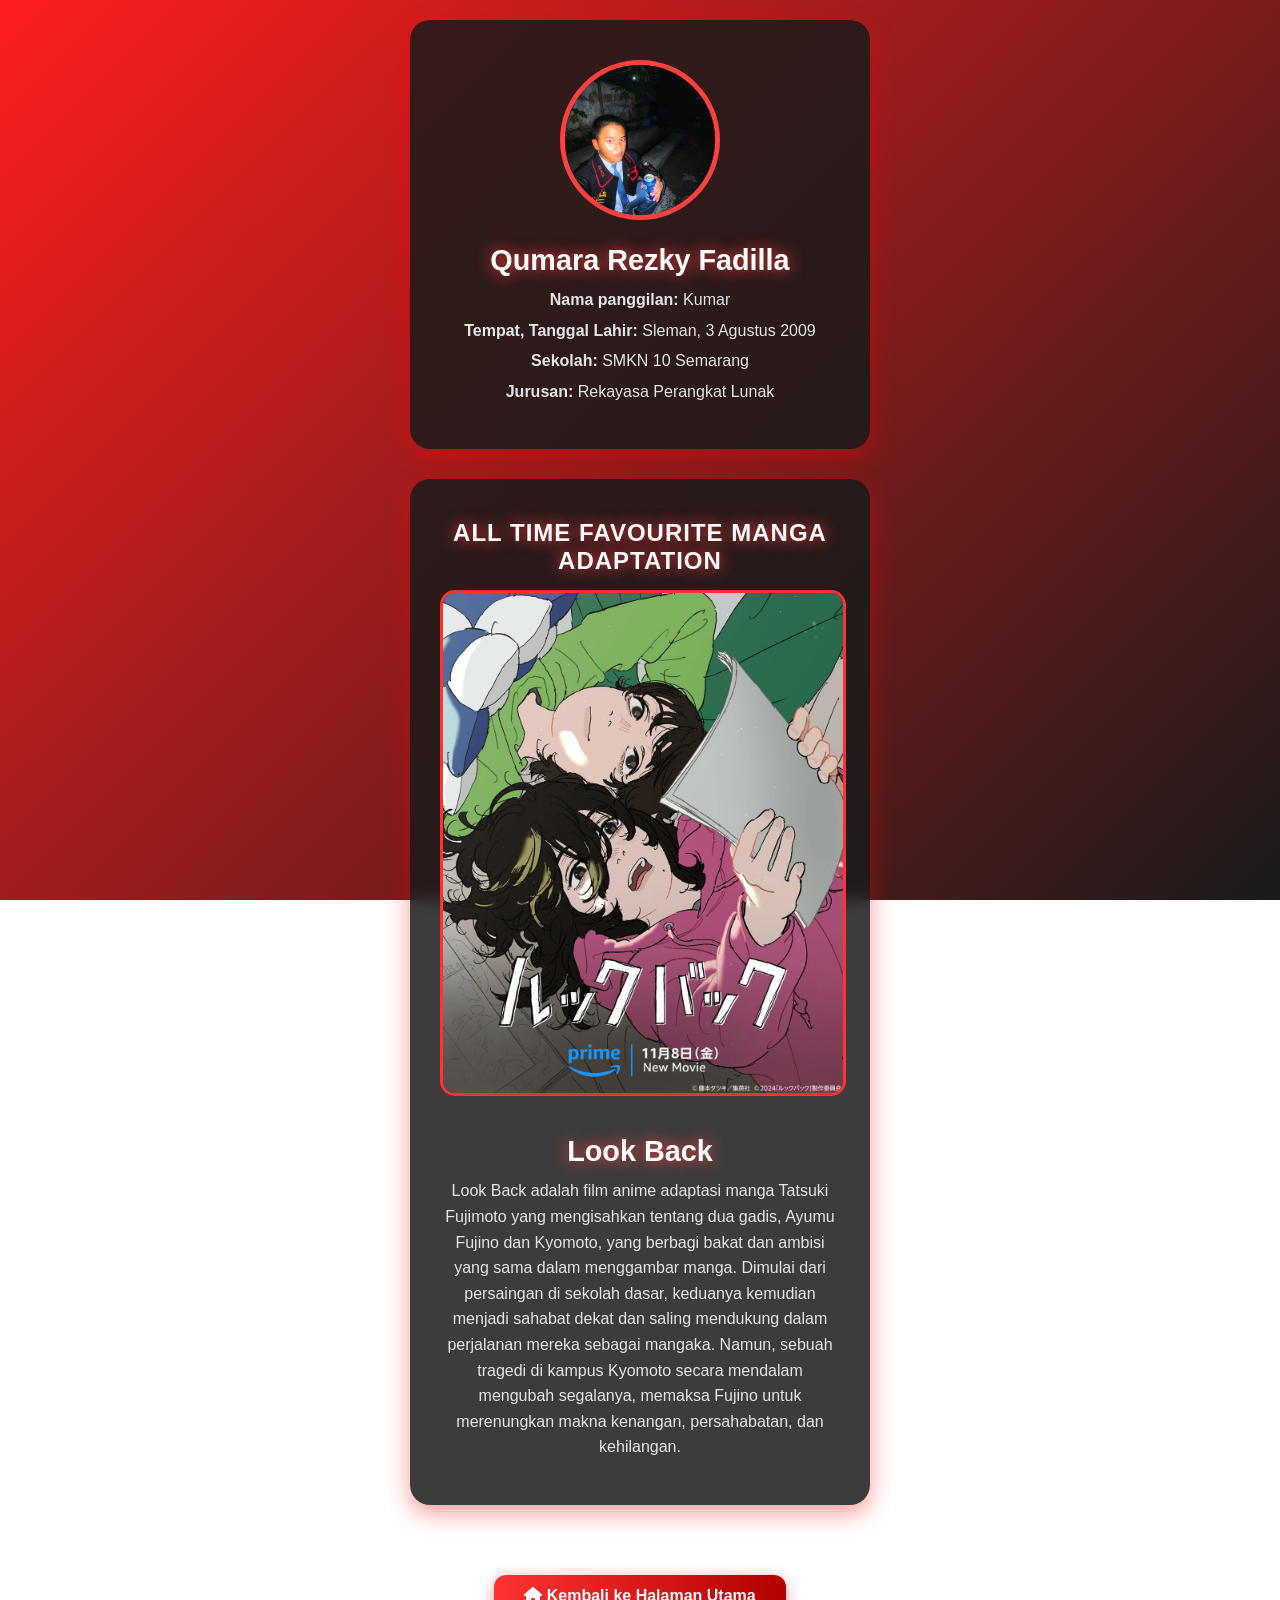
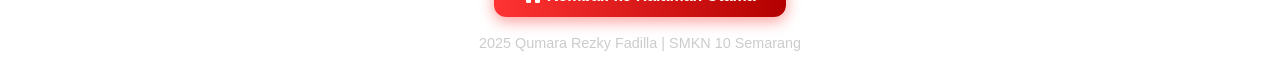
==== about.html @ 182f6832 "first commit" ====
<!DOCTYPE html>
<html lang="id">
<head>
  <meta charset="UTF-8">
  <meta name="viewport" content="width=device-width, initial-scale=1.0">
  <title>Biografi - Qumara Rezky Fadilla</title>
  <link rel="stylesheet" href="https://cdnjs.cloudflare.com/ajax/libs/font-awesome/6.6.0/css/all.min.css">

  <style>
    /* Tema Chainsaw Man */
    body {
      margin: 0;
      min-height: 100vh;
      display: flex;
      flex-direction: column;
      justify-content: center;
      align-items: center;
      font-family: 'Poppins', sans-serif;
      color: #fff;
      background: linear-gradient(135deg, #ff1e1e, #1a1a1a);
      background-attachment: fixed;
      background-size: cover;
      text-align: center;
      padding: 20px;
    }

    /* Kartu umum */
    .profile-card, .manga-card {
      background: rgba(26, 26, 26, 0.85);
      border-radius: 20px;
      padding: 40px 30px;
      width: 90%;
      max-width: 400px;
      box-shadow: 0 8px 25px rgba(255, 0, 0, 0.4);
      backdrop-filter: blur(8px);
      transition: all 0.4s ease;
      position: relative;
      overflow: hidden;
      margin-bottom: 30px;
    }

    .profile-card:hover, .manga-card:hover {
      transform: scale(1.03);
      box-shadow: 0 12px 35px rgba(255, 40, 40, 0.6);
    }

    /* Foto profil bulat tanpa efek pulse */
    .profile-img {
      width: 150px;
      aspect-ratio: 1 / 1;
      border-radius: 50%;
      object-fit: cover;
      object-position: center;
      border: 5px solid #ff4040;
      transition: all 0.3s ease;
    }

    .profile-card:hover .profile-img {
      transform: scale(1.08) rotate(2deg);
      border-color: #ff6060;
    }

    /* Header Manga tanpa kotak dan pulse */
    .manga-header {
      font-size: 1.5rem;
      font-weight: 700;
      color: #fff;
      text-transform: uppercase;
      letter-spacing: 1px;
      margin-bottom: 15px;
      text-shadow: 0 0 15px #ff4040;
    }

    /* Gambar pada manga card */
    .manga-img {
      width: 100%;
      border-radius: 15px;
      object-fit: cover;
      margin-bottom: 15px;
      border: 3px solid #ff3333;
      transition: all 0.3s ease;
    }

    .manga-card:hover .manga-img {
      transform: scale(1.05);
      border-color: #ff6666;
    }

    /* Teks umum */
    h1 {
      font-size: 1.8rem;
      margin-top: 20px;
      margin-bottom: 10px;
      color: #fff;
      text-shadow: 0 0 15px #ff4040;
    }

    p {
      font-size: 1rem;
      line-height: 1.6;
      color: #e5e5e5;
      margin: 5px 0;
    }

    /* Footer */
    footer {
      margin-top: 40px;
      text-align: center;
    }

    footer a {
      text-decoration: none;
      color: white;
      background: linear-gradient(90deg, #ff3333, #b30000);
      padding: 12px 30px;
      border-radius: 12px;
      font-weight: 600;
      box-shadow: 0 4px 15px rgba(255, 0, 0, 0.4);
      transition: all 0.3s ease;
      display: inline-block;
    }

    footer a:hover {
      background: linear-gradient(90deg, #ff6666, #ff1a1a);
      transform: translateY(-3px) scale(1.05);
      box-shadow: 0 6px 25px rgba(255, 40, 40, 0.6);
    }

    footer p {
      margin-top: 15px;
      font-size: 0.9rem;
      color: #ccc;
    }

    /* Responsif */
    @media (max-width: 500px) {
      .profile-card, .manga-card {
        padding: 30px 20px;
      }

      h1 {
        font-size: 1.6rem;
      }

      p {
        font-size: 0.95rem;
      }

      .profile-img {
        width: 120px;
      }

      .manga-header {
        font-size: 1.2rem;
      }

      footer a {
        padding: 10px 25px;
      }
    }
  </style>
</head>

<body>
  <!-- Profile Card -->
  <div class="profile-card">
    <img src="images/kumar card.jpg" alt="Foto Profil Qumara Rezky Fadilla" class="profile-img">
    <h1>Qumara Rezky Fadilla</h1>
    <p><strong>Nama panggilan:</strong> Kumar</p>
    <p><strong>Tempat, Tanggal Lahir:</strong> Sleman, 3 Agustus 2009</p>
    <p><strong>Sekolah:</strong> SMKN 10 Semarang</p>
    <p><strong>Jurusan:</strong> Rekayasa Perangkat Lunak</p>
  </div>

  <!-- Manga Card -->
  <div class="manga-card">
    <div class="manga-header">All Time Favourite Manga Adaptation</div>
    <img src="images/poster.png" alt="Look Back Poster" class="manga-img">
    <h1>Look Back</h1>
    <p>
      Look Back adalah film anime adaptasi manga Tatsuki Fujimoto yang mengisahkan tentang dua gadis, Ayumu Fujino dan Kyomoto, yang berbagi bakat dan ambisi yang sama dalam menggambar manga. 
      Dimulai dari persaingan di sekolah dasar, keduanya kemudian menjadi sahabat dekat dan saling mendukung dalam perjalanan mereka sebagai mangaka. 
      Namun, sebuah tragedi di kampus Kyomoto secara mendalam mengubah segalanya, memaksa Fujino untuk merenungkan makna kenangan, persahabatan, dan kehilangan.
    </p>
  </div>

  <!-- Footer -->
  <footer>
    <a href="index.html"><i class="fa-solid fa-house"></i> Kembali ke Halaman Utama</a>
    <p> 2025 Qumara Rezky Fadilla | SMKN 10 Semarang</p>
  </footer>
</body>
</html>
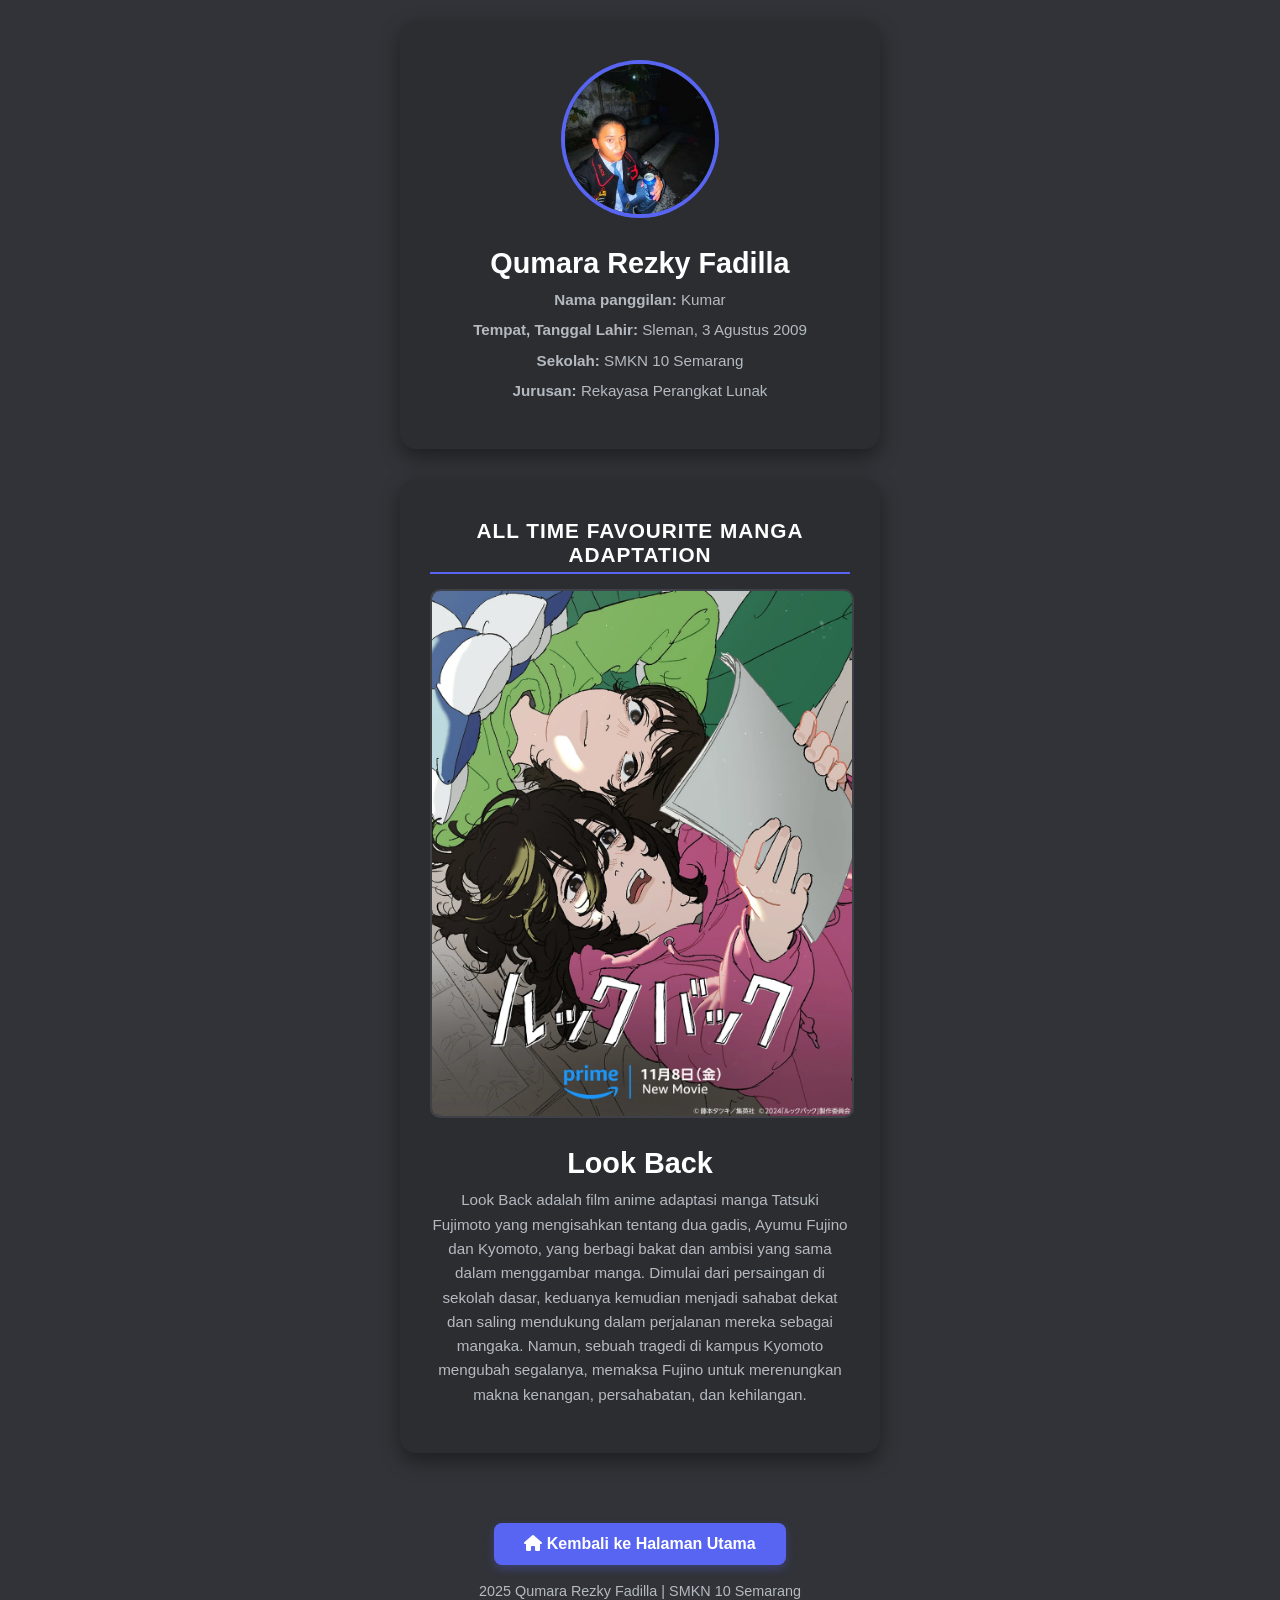
==== commit aecc45f9: "Update about.html" ====
--- a/about.html
+++ b/about.html
@@ -7,7 +7,7 @@
   <link rel="stylesheet" href="https://cdnjs.cloudflare.com/ajax/libs/font-awesome/6.6.0/css/all.min.css">
 
   <style>
-    /* Tema Chainsaw Man */
+    /* ==== TEMA DISCORD DARK MODE ==== */
     body {
       margin: 0;
       min-height: 100vh;
@@ -16,93 +16,89 @@
       justify-content: center;
       align-items: center;
       font-family: 'Poppins', sans-serif;
-      color: #fff;
-      background: linear-gradient(135deg, #ff1e1e, #1a1a1a);
-      background-attachment: fixed;
-      background-size: cover;
+      background-color: #313338;
+      color: #dcddde;
       text-align: center;
       padding: 20px;
     }
 
-    /* Kartu umum */
+    /* ==== CARD ==== */
     .profile-card, .manga-card {
-      background: rgba(26, 26, 26, 0.85);
-      border-radius: 20px;
+      background: #2b2d31;
+      border-radius: 16px;
       padding: 40px 30px;
       width: 90%;
-      max-width: 400px;
-      box-shadow: 0 8px 25px rgba(255, 0, 0, 0.4);
-      backdrop-filter: blur(8px);
-      transition: all 0.4s ease;
-      position: relative;
-      overflow: hidden;
+      max-width: 420px;
+      box-shadow: 0 8px 20px rgba(0, 0, 0, 0.4);
+      transition: transform 0.3s ease, box-shadow 0.3s ease;
       margin-bottom: 30px;
     }
 
     .profile-card:hover, .manga-card:hover {
-      transform: scale(1.03);
-      box-shadow: 0 12px 35px rgba(255, 40, 40, 0.6);
+      transform: translateY(-5px);
+      box-shadow: 0 0 25px rgba(88, 101, 242, 0.25);
     }
 
-    /* Foto profil bulat tanpa efek pulse */
+    /* ==== FOTO PROFIL ==== */
     .profile-img {
       width: 150px;
-      aspect-ratio: 1 / 1;
+      aspect-ratio: 1/1;
       border-radius: 50%;
       object-fit: cover;
       object-position: center;
-      border: 5px solid #ff4040;
-      transition: all 0.3s ease;
+      border: 4px solid #5865f2;
+      margin-bottom: 15px;
+      transition: transform 0.3s ease, border-color 0.3s ease;
     }
 
     .profile-card:hover .profile-img {
-      transform: scale(1.08) rotate(2deg);
-      border-color: #ff6060;
+      transform: scale(1.05);
+      border-color: #7983f5;
     }
 
-    /* Header Manga tanpa kotak dan pulse */
+    /* ==== TEKS ==== */
+    h1 {
+      font-size: 1.8rem;
+      margin-top: 10px;
+      margin-bottom: 8px;
+      color: #ffffff;
+    }
+
+    p {
+      font-size: 0.95rem;
+      color: #b5bac1;
+      line-height: 1.6;
+      margin: 6px 0;
+    }
+
     .manga-header {
-      font-size: 1.5rem;
-      font-weight: 700;
-      color: #fff;
+      font-size: 1.3rem;
+      font-weight: 600;
+      color: #ffffff;
       text-transform: uppercase;
       letter-spacing: 1px;
       margin-bottom: 15px;
-      text-shadow: 0 0 15px #ff4040;
+      border-bottom: 2px solid #5865f2;
+      display: inline-block;
+      padding-bottom: 5px;
     }
 
-    /* Gambar pada manga card */
+    /* ==== GAMBAR MANGA ==== */
     .manga-img {
       width: 100%;
-      border-radius: 15px;
+      border-radius: 10px;
       object-fit: cover;
       margin-bottom: 15px;
-      border: 3px solid #ff3333;
-      transition: all 0.3s ease;
+      border: 2px solid #3e4147;
+      transition: transform 0.3s ease, border-color 0.3s ease;
     }
 
     .manga-card:hover .manga-img {
-      transform: scale(1.05);
-      border-color: #ff6666;
+      transform: scale(1.03);
+      border-color: #5865f2;
     }
 
-    /* Teks umum */
-    h1 {
-      font-size: 1.8rem;
-      margin-top: 20px;
-      margin-bottom: 10px;
-      color: #fff;
-      text-shadow: 0 0 15px #ff4040;
-    }
-
-    p {
-      font-size: 1rem;
-      line-height: 1.6;
-      color: #e5e5e5;
-      margin: 5px 0;
-    }
-
-    /* Footer */
+    /* ==== FOOTER ==== */
     footer {
       margin-top: 40px;
       text-align: center;
@@ -110,29 +106,28 @@
 
     footer a {
       text-decoration: none;
-      color: white;
-      background: linear-gradient(90deg, #ff3333, #b30000);
+      color: #ffffff;
+      background: #5865f2;
       padding: 12px 30px;
-      border-radius: 12px;
+      border-radius: 8px;
       font-weight: 600;
-      box-shadow: 0 4px 15px rgba(255, 0, 0, 0.4);
-      transition: all 0.3s ease;
+      box-shadow: 0 4px 10px rgba(88, 101, 242, 0.3);
+      transition: background 0.3s ease, transform 0.3s ease;
       display: inline-block;
     }
 
     footer a:hover {
-      background: linear-gradient(90deg, #ff6666, #ff1a1a);
-      transform: translateY(-3px) scale(1.05);
-      box-shadow: 0 6px 25px rgba(255, 40, 40, 0.6);
+      background: #4752c4;
+      transform: translateY(-3px);
     }
 
     footer p {
       margin-top: 15px;
       font-size: 0.9rem;
-      color: #ccc;
+      color: #b5bac1;
     }
 
-    /* Responsif */
+    /* ==== RESPONSIF ==== */
     @media (max-width: 500px) {
       .profile-card, .manga-card {
         padding: 30px 20px;
@@ -142,16 +137,12 @@
         font-size: 1.6rem;
       }
 
-      p {
-        font-size: 0.95rem;
-      }
-
       .profile-img {
         width: 120px;
       }
 
       .manga-header {
-        font-size: 1.2rem;
+        font-size: 1.1rem;
       }
 
       footer a {
@@ -178,16 +169,17 @@
     <img src="images/poster.png" alt="Look Back Poster" class="manga-img">
     <h1>Look Back</h1>
     <p>
-      Look Back adalah film anime adaptasi manga Tatsuki Fujimoto yang mengisahkan tentang dua gadis, Ayumu Fujino dan Kyomoto, yang berbagi bakat dan ambisi yang sama dalam menggambar manga. 
-      Dimulai dari persaingan di sekolah dasar, keduanya kemudian menjadi sahabat dekat dan saling mendukung dalam perjalanan mereka sebagai mangaka. 
-      Namun, sebuah tragedi di kampus Kyomoto secara mendalam mengubah segalanya, memaksa Fujino untuk merenungkan makna kenangan, persahabatan, dan kehilangan.
+      Look Back adalah film anime adaptasi manga Tatsuki Fujimoto yang mengisahkan tentang dua gadis, Ayumu Fujino dan Kyomoto, 
+      yang berbagi bakat dan ambisi yang sama dalam menggambar manga. Dimulai dari persaingan di sekolah dasar, 
+      keduanya kemudian menjadi sahabat dekat dan saling mendukung dalam perjalanan mereka sebagai mangaka. 
+      Namun, sebuah tragedi di kampus Kyomoto mengubah segalanya, memaksa Fujino untuk merenungkan makna kenangan, persahabatan, dan kehilangan.
     </p>
   </div>
 
   <!-- Footer -->
   <footer>
     <a href="index.html"><i class="fa-solid fa-house"></i> Kembali ke Halaman Utama</a>
-    <p> 2025 Qumara Rezky Fadilla | SMKN 10 Semarang</p>
+    <p>2025 Qumara Rezky Fadilla | SMKN 10 Semarang</p>
   </footer>
 </body>
-</html>+</html>
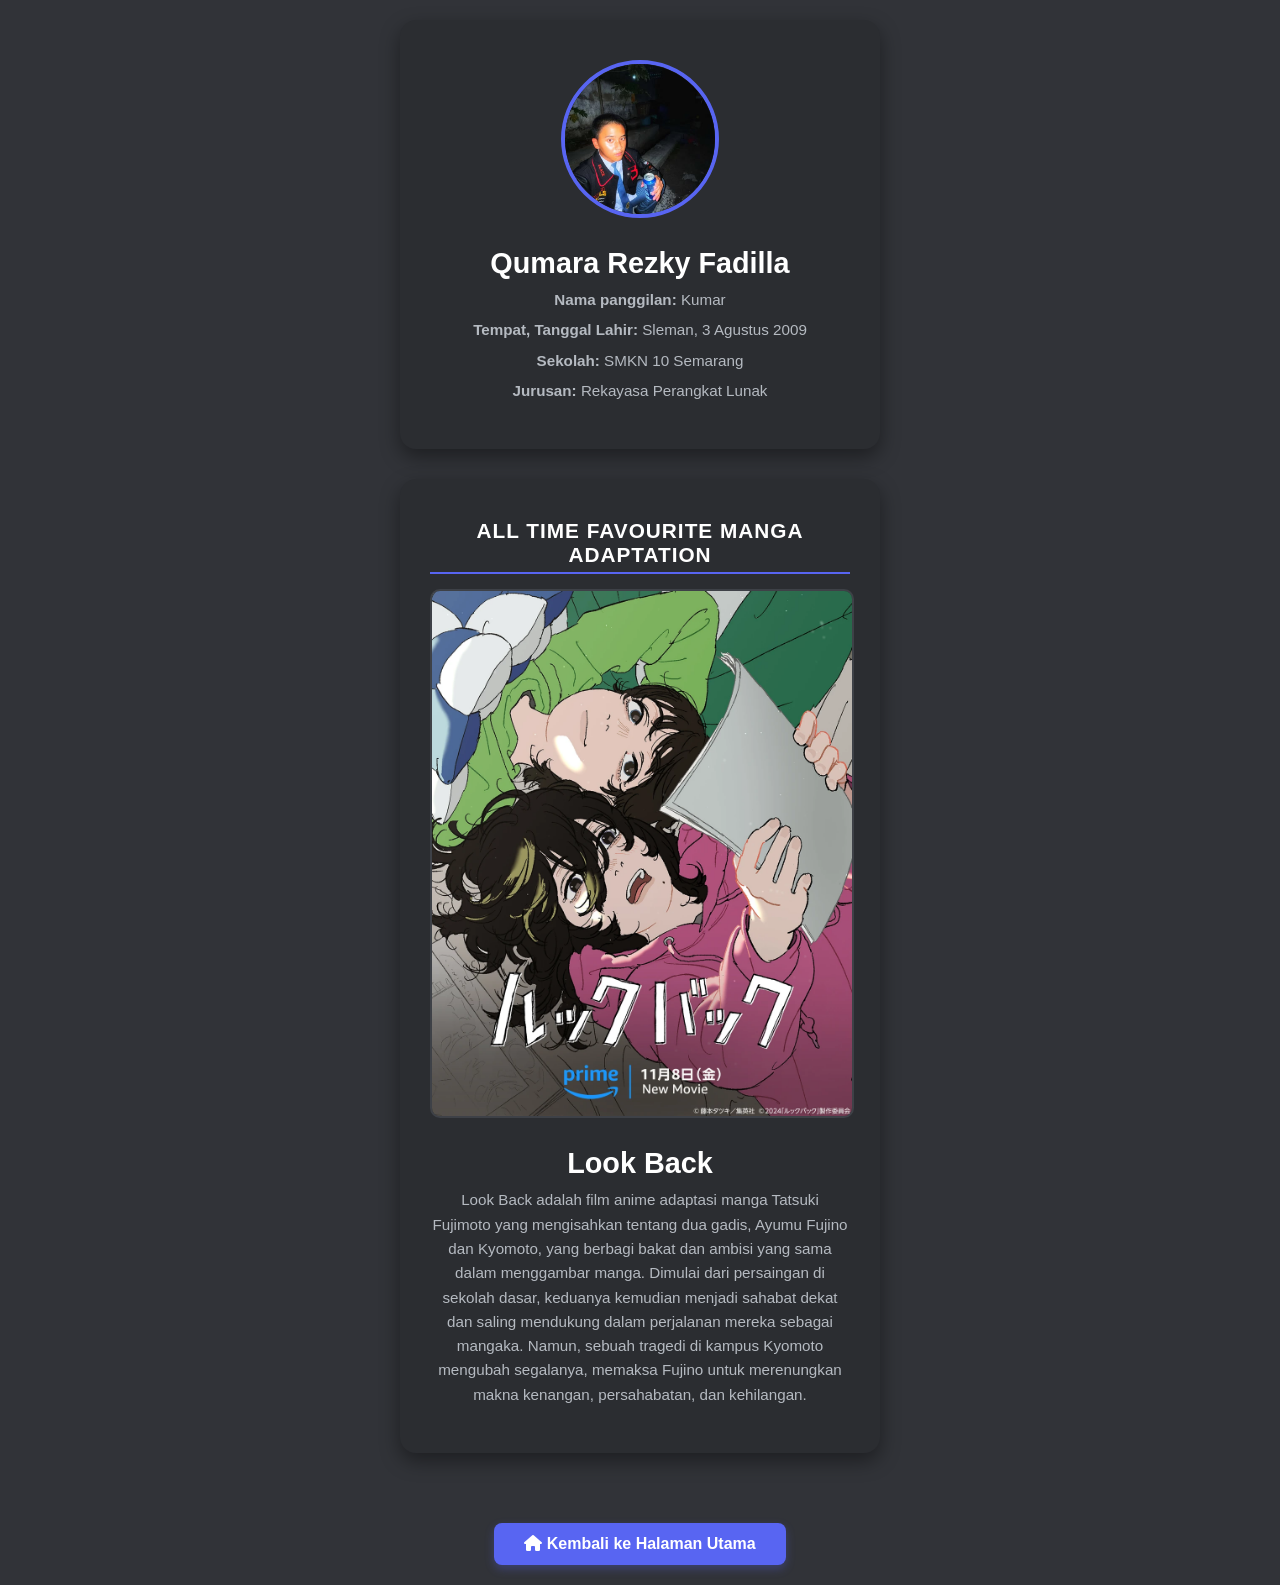
==== commit ecd0f4e9: "Update about.html" ====
--- a/about.html
+++ b/about.html
@@ -179,7 +179,7 @@
   <!-- Footer -->
   <footer>
     <a href="index.html"><i class="fa-solid fa-house"></i> Kembali ke Halaman Utama</a>
-    <p>2025 Qumara Rezky Fadilla | SMKN 10 Semarang</p>
+    
   </footer>
 </body>
 </html>
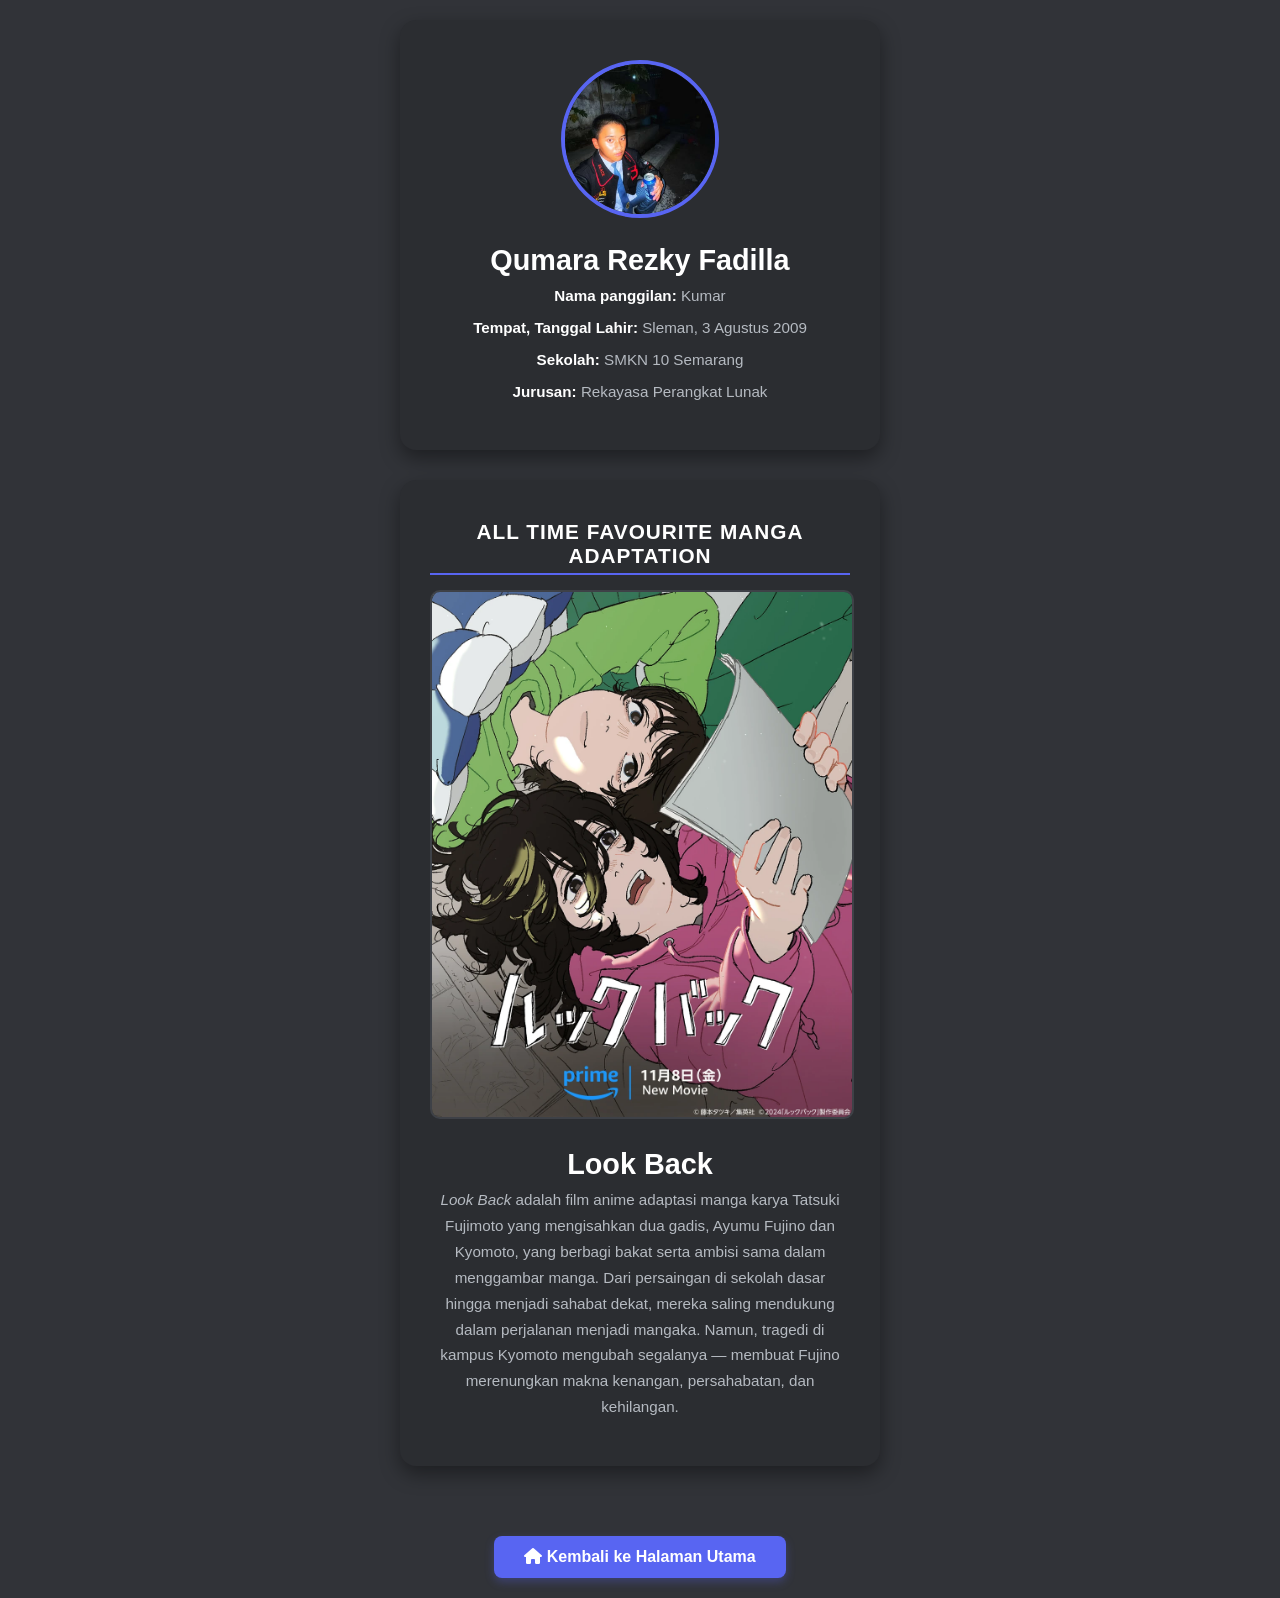
==== commit 2913a34f: "Enhance animations and update manga description Added fade-in animations for various elements and up" ====
--- a/about.html
+++ b/about.html
@@ -7,6 +7,18 @@
   <link rel="stylesheet" href="https://cdnjs.cloudflare.com/ajax/libs/font-awesome/6.6.0/css/all.min.css">
 
   <style>
+    /* ==== ANIMASI FADE IN ==== */
+    @keyframes fadeIn {
+      0% {
+        opacity: 0;
+        transform: translateY(15px);
+      }
+      100% {
+        opacity: 1;
+        transform: translateY(0);
+      }
+    }
+
     /* ==== TEMA DISCORD DARK MODE ==== */
     body {
       margin: 0;
@@ -20,6 +32,8 @@
       color: #dcddde;
       text-align: center;
       padding: 20px;
+      opacity: 0;
+      animation: fadeIn 1s ease forwards;
     }
 
     /* ==== CARD ==== */
@@ -32,6 +46,15 @@
       box-shadow: 0 8px 20px rgba(0, 0, 0, 0.4);
       transition: transform 0.3s ease, box-shadow 0.3s ease;
       margin-bottom: 30px;
+      animation: fadeIn 1s ease forwards;
+    }
+
+    .profile-card {
+      animation-delay: 0.2s;
+    }
+
+    .manga-card {
+      animation-delay: 0.4s;
     }
 
     .profile-card:hover, .manga-card:hover {
@@ -47,7 +70,7 @@
       object-fit: cover;
       object-position: center;
       border: 4px solid #5865f2;
-      margin-bottom: 15px;
+      margin-bottom: 12px;
       transition: transform 0.3s ease, border-color 0.3s ease;
     }
 
@@ -59,16 +82,20 @@
     /* ==== TEKS ==== */
     h1 {
       font-size: 1.8rem;
-      margin-top: 10px;
-      margin-bottom: 8px;
+      margin: 10px 0 6px;
       color: #ffffff;
     }
 
     p {
       font-size: 0.95rem;
       color: #b5bac1;
-      line-height: 1.6;
+      line-height: 1.7;
       margin: 6px 0;
+    }
+
+    .profile-card p strong {
+      color: #ffffff;
+      font-weight: 600;
     }
 
     .manga-header {
@@ -102,6 +129,10 @@
     footer {
       margin-top: 40px;
       text-align: center;
+      animation: fadeIn 1s ease forwards;
+      animation-delay: 0.6s;
+      opacity: 0;
+      animation-fill-mode: forwards;
     }
 
     footer a {
@@ -169,17 +200,16 @@
     <img src="images/poster.png" alt="Look Back Poster" class="manga-img">
     <h1>Look Back</h1>
     <p>
-      Look Back adalah film anime adaptasi manga Tatsuki Fujimoto yang mengisahkan tentang dua gadis, Ayumu Fujino dan Kyomoto, 
-      yang berbagi bakat dan ambisi yang sama dalam menggambar manga. Dimulai dari persaingan di sekolah dasar, 
-      keduanya kemudian menjadi sahabat dekat dan saling mendukung dalam perjalanan mereka sebagai mangaka. 
-      Namun, sebuah tragedi di kampus Kyomoto mengubah segalanya, memaksa Fujino untuk merenungkan makna kenangan, persahabatan, dan kehilangan.
+      <em>Look Back</em> adalah film anime adaptasi manga karya Tatsuki Fujimoto yang mengisahkan dua gadis, 
+      Ayumu Fujino dan Kyomoto, yang berbagi bakat serta ambisi sama dalam menggambar manga. 
+      Dari persaingan di sekolah dasar hingga menjadi sahabat dekat, mereka saling mendukung dalam perjalanan menjadi mangaka. 
+      Namun, tragedi di kampus Kyomoto mengubah segalanya — membuat Fujino merenungkan makna kenangan, persahabatan, dan kehilangan.
     </p>
   </div>
 
   <!-- Footer -->
   <footer>
     <a href="index.html"><i class="fa-solid fa-house"></i> Kembali ke Halaman Utama</a>
-    
   </footer>
 </body>
 </html>
